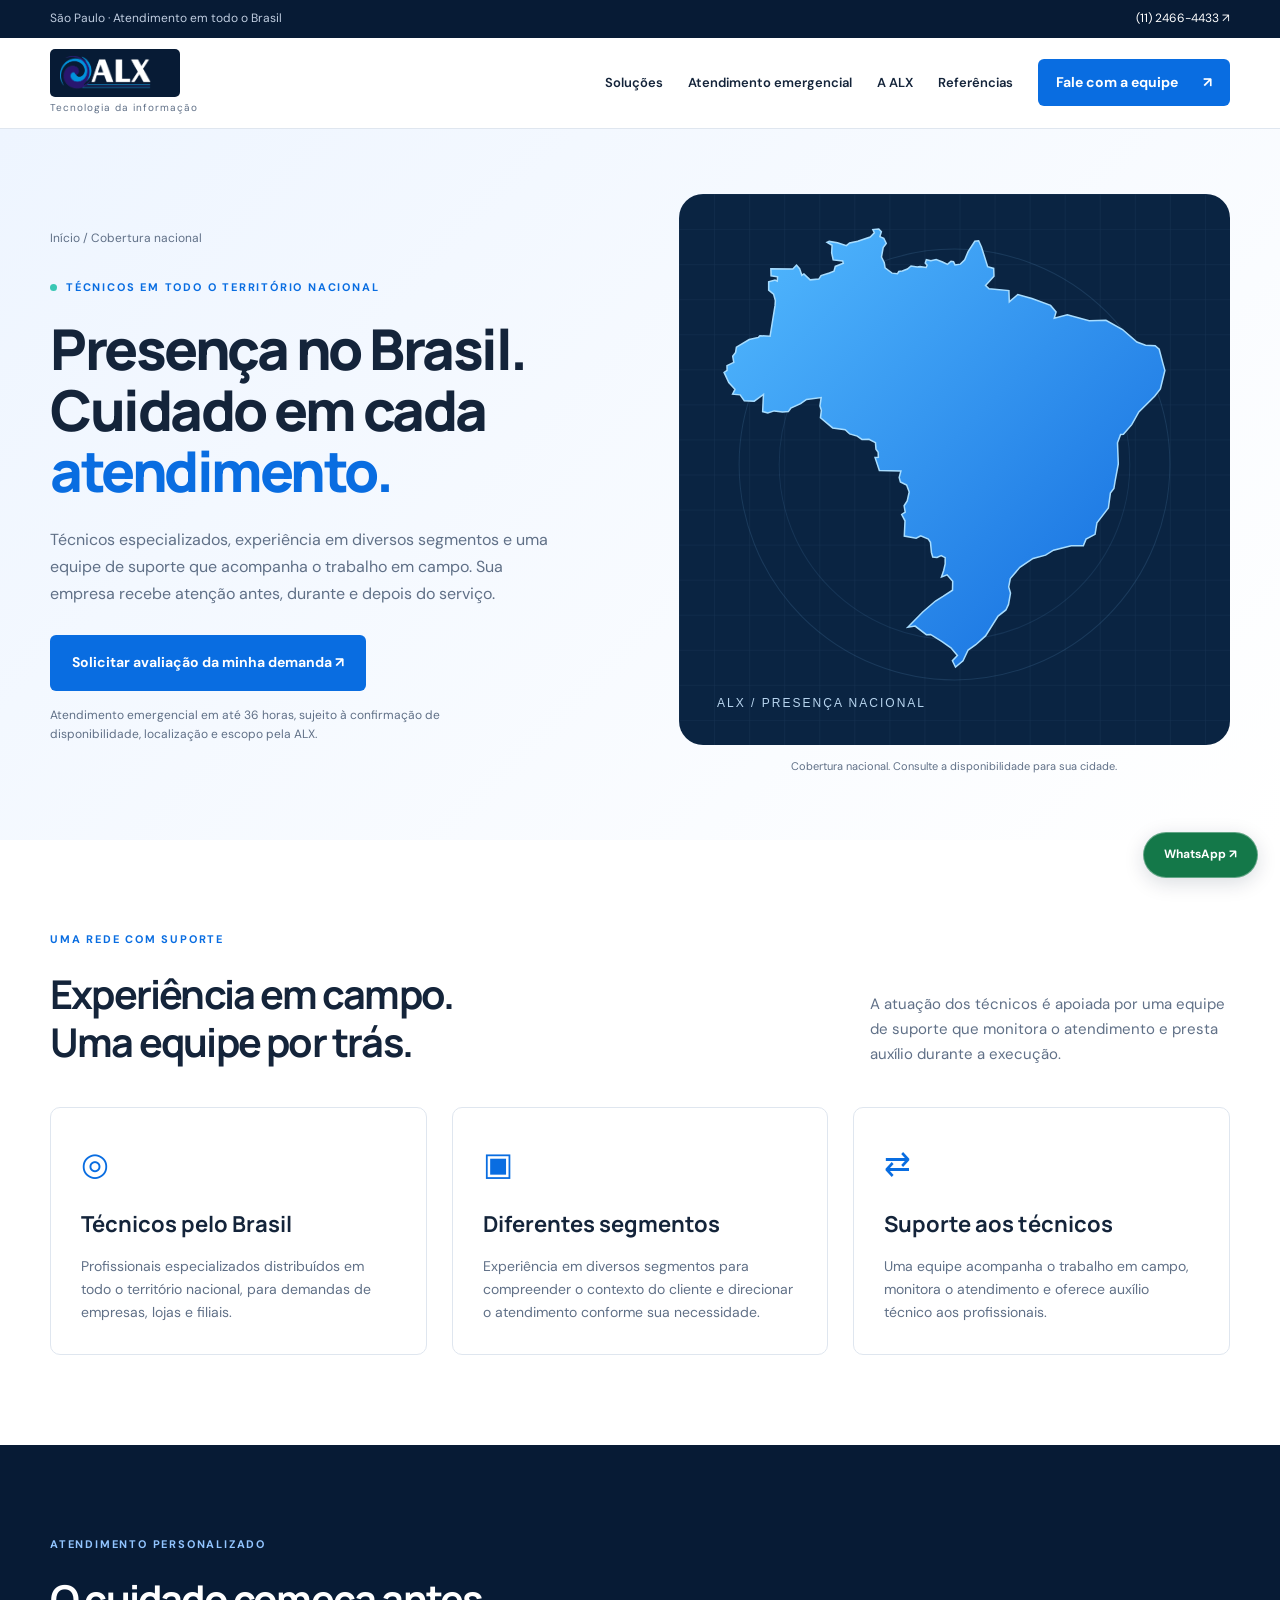
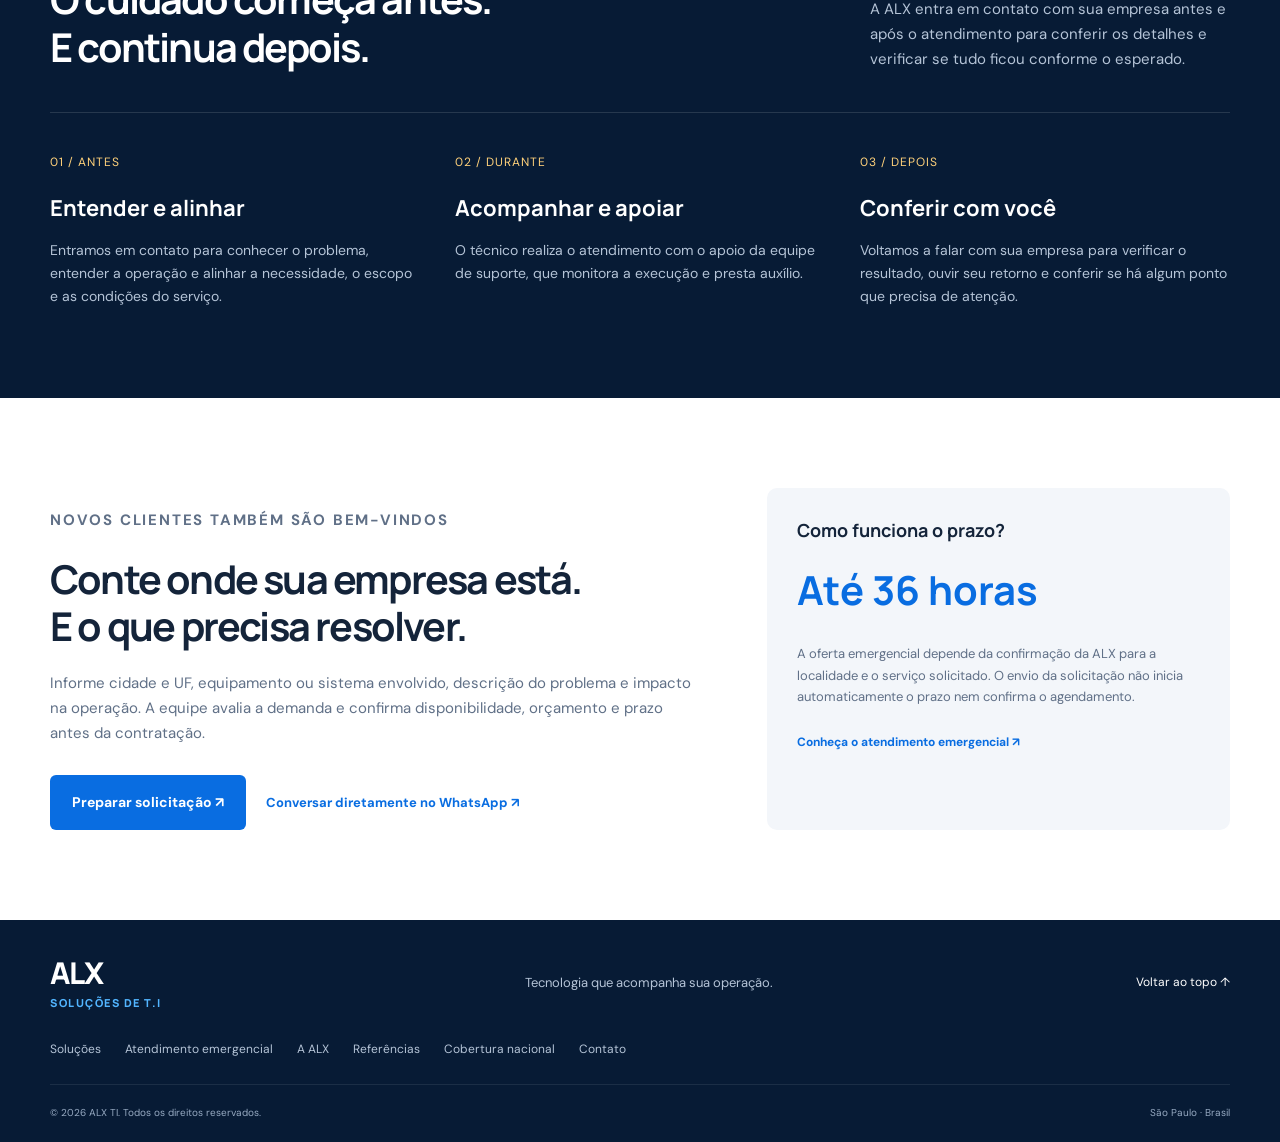
==== cobertura-nacional.html @ 33cbdfa6 "Ampliar site para sete páginas com cobertura nacional e referências" ====
<!doctype html>
<html lang="pt-BR">
<head>
<meta charset="utf-8"><meta name="viewport" content="width=device-width,initial-scale=1">
<title>Cobertura nacional e atendimento personalizado | ALX TI</title>
<meta name="description" content="Técnicos especializados em todo o Brasil, apoio da equipe de suporte e acompanhamento antes e depois do atendimento. Solicite suporte emergencial à ALX.">
<meta name="theme-color" content="#071b35"><meta property="og:title" content="Fale com a ALX | ALX TI"><meta property="og:description" content="Suporte, infraestrutura e atendimento emergencial para empresas em todo o Brasil."><meta property="og:type" content="website">
<link rel="icon" href="assets/favicon.svg" type="image/svg+xml"><link rel="stylesheet" href="styles.css"><script src="app.js" defer></script>
</head>
<body>
<a class="skip" href="#conteudo">Pular para o conteúdo</a>
<div class="topline"><div class="wrap"><span>São Paulo · Atendimento em todo o Brasil</span><a href="tel:+551124664433">(11) 2466-4433 ↗</a></div></div>
<header><div class="wrap navigation"><a class="brand" href="index.html" aria-label="ALX TI — início"><img src="assets/logo.png" alt="ALX TI"><span>Tecnologia da informação</span></a><button class="menu-toggle" aria-label="Abrir menu" aria-expanded="false" aria-controls="menu">☰</button><nav id="menu" aria-label="Principal"><a href="solucoes.html">Soluções</a><a href="emergencial.html">Atendimento emergencial</a><a href="sobre.html">A ALX</a><a href="referencias.html">Referências</a><a class="button small" href="contato.html">Fale com a equipe <span>↗</span></a></nav></div></header>
<main id="conteudo"><section class="coverage-hero"><div class="wrap coverage-grid"><div><a class="breadcrumb" href="index.html">Início</a><span class="breadcrumb"> / Cobertura nacional</span><p class="eyebrow"><span class="dot"></span> Técnicos em todo o território nacional</p><h1>Presença no Brasil.<br>Cuidado em cada<br><em>atendimento.</em></h1><p class="lead">Técnicos especializados, experiência em diversos segmentos e uma equipe de suporte que acompanha o trabalho em campo. Sua empresa recebe atenção antes, durante e depois do serviço.</p><a class="button" href="contato.html?servico=emergencial">Solicitar avaliação da minha demanda ↗</a><p class="coverage-note">Atendimento emergencial em até 36 horas, sujeito à confirmação de disponibilidade, localização e escopo pela ALX.</p></div><figure class="brazil-map"><img src="assets/brasil.svg" alt="Mapa do Brasil representando a cobertura nacional da ALX"><figcaption>Cobertura nacional. Consulte a disponibilidade para sua cidade.</figcaption></figure></div></section>
<section class="section"><div class="wrap"><div class="section-heading"><div><p class="eyebrow">Uma rede com suporte</p><h2>Experiência em campo.<br>Uma equipe por trás.</h2></div><p>A atuação dos técnicos é apoiada por uma equipe de suporte que monitora o atendimento e presta auxílio durante a execução.</p></div><div class="coverage-cards"><article><span class="service-icon">◎</span><h3>Técnicos pelo Brasil</h3><p>Profissionais especializados distribuídos em todo o território nacional, para demandas de empresas, lojas e filiais.</p></article><article><span class="service-icon">▣</span><h3>Diferentes segmentos</h3><p>Experiência em diversos segmentos para compreender o contexto do cliente e direcionar o atendimento conforme sua necessidade.</p></article><article><span class="service-icon">⇄</span><h3>Suporte aos técnicos</h3><p>Uma equipe acompanha o trabalho em campo, monitora o atendimento e oferece auxílio técnico aos profissionais.</p></article></div></div></section>
<section class="personal-care section"><div class="wrap"><p class="eyebrow">Atendimento personalizado</p><div class="section-heading"><h2>O cuidado começa antes.<br>E continua depois.</h2><p>A ALX entra em contato com sua empresa antes e após o atendimento para conferir os detalhes e verificar se tudo ficou conforme o esperado.</p></div><div class="care-timeline"><article><span>01 / Antes</span><h3>Entender e alinhar</h3><p>Entramos em contato para conhecer o problema, entender a operação e alinhar a necessidade, o escopo e as condições do serviço.</p></article><article><span>02 / Durante</span><h3>Acompanhar e apoiar</h3><p>O técnico realiza o atendimento com o apoio da equipe de suporte, que monitora a execução e presta auxílio.</p></article><article><span>03 / Depois</span><h3>Conferir com você</h3><p>Voltamos a falar com sua empresa para verificar o resultado, ouvir seu retorno e conferir se há algum ponto que precisa de atenção.</p></article></div></div></section>
<section class="section coverage-next"><div class="wrap"><div><p class="eyebrow">Novos clientes também são bem-vindos</p><h2>Conte onde sua empresa está.<br>E o que precisa resolver.</h2><p>Informe cidade e UF, equipamento ou sistema envolvido, descrição do problema e impacto na operação. A equipe avalia a demanda e confirma disponibilidade, orçamento e prazo antes da contratação.</p><div class="coverage-actions"><a class="button" href="contato.html?servico=emergencial">Preparar solicitação ↗</a><a class="text-link" href="https://wa.me/5511957455000?text=Ol%C3%A1%2C%20preciso%20de%20atendimento%20t%C3%A9cnico%20emergencial.%20Gostaria%20de%20confirmar%20a%20disponibilidade%20para%20minha%20cidade." target="_blank" rel="noopener noreferrer">Conversar diretamente no WhatsApp ↗</a></div></div><aside><h3>Como funciona o prazo?</h3><strong>Até 36 horas</strong><p>A oferta emergencial depende da confirmação da ALX para a localidade e o serviço solicitado. O envio da solicitação não inicia automaticamente o prazo nem confirma o agendamento.</p><a href="emergencial.html">Conheça o atendimento emergencial ↗</a></aside></div></section></main>
<footer><div class="wrap footer-grid"><a class="footer-brand" href="index.html">ALX <span>SOLUÇÕES DE T.I</span></a><p>Tecnologia que acompanha sua operação.</p><a href="#conteudo">Voltar ao topo ↑</a></div><div class="wrap footer-nav"><a href="solucoes.html">Soluções</a><a href="emergencial.html">Atendimento emergencial</a><a href="sobre.html">A ALX</a><a href="referencias.html">Referências</a><a href="cobertura-nacional.html">Cobertura nacional</a><a href="contato.html">Contato</a></div><div class="wrap footer-bottom"><span>© <span id="year">2026</span> ALX TI. Todos os direitos reservados.</span><span>São Paulo · Brasil</span></div></footer>
<a class="floating-wa" href="https://wa.me/5511957455000?text=Ol%C3%A1%2C%20gostaria%20de%20conversar%20sobre%20um%20servi%C3%A7o%20de%20TI." target="_blank" rel="noopener noreferrer" aria-label="Conversar com a ALX no WhatsApp">WhatsApp ↗</a>
</body></html>
---- styles.css ----
@import url('https://fonts.googleapis.com/css2?family=DM+Sans:wght@400;500;600;700&family=Manrope:wght@400;500;600;700;800&display=swap');
:root{--navy:#071b35;--blue:#096de1;--ink:#14243a;--muted:#607087;--line:#dfe6ef;--soft:#f3f6fa;--amber:#ffd17a}*{box-sizing:border-box}html{scroll-behavior:smooth;scroll-padding-top:100px}body{margin:0;color:var(--ink);background:#fff;font:16px/1.65 'DM Sans',sans-serif}h1,h2,h3,p{margin:0}h1,h2,h3{font-family:Manrope,sans-serif}h1{font-size:clamp(48px,5.6vw,80px);line-height:1.08;letter-spacing:-4px;font-weight:800}h2{font-size:clamp(32px,3.1vw,46px);line-height:1.2;letter-spacing:-1.8px}h3{line-height:1.35}a{color:inherit;text-decoration:none}button,input,select,textarea{font:inherit}button,a,input,select,textarea{touch-action:manipulation}a:focus-visible,button:focus-visible,summary:focus-visible{outline:3px solid #52b5ff;outline-offset:5px}img{display:block;max-width:100%}.wrap{width:min(1180px,calc(100% - 64px));margin:auto}.topline{background:var(--navy);color:#c0cde0;font-size:12px;padding:9px 0}.topline .wrap{display:flex;justify-content:space-between}.topline a{color:#fff}header{position:sticky;top:0;background:#ffffffed;backdrop-filter:blur(15px);z-index:20;border-bottom:1px solid var(--line)}.navigation{height:90px;display:flex;align-items:center;justify-content:space-between;gap:20px}.brand img{width:120px;height:42px;object-fit:contain;object-position:left}.brand>span{display:block;font-size:10px;letter-spacing:1px;color:var(--muted);margin-top:3px}nav{display:flex;align-items:center;gap:25px;font-size:13px;font-weight:600}nav>a:hover{color:var(--blue)}.button{display:inline-flex;align-items:center;justify-content:space-between;gap:25px;background:var(--blue);color:#fff;padding:16px 22px;border:0;border-radius:6px;font-size:14px;font-weight:700;cursor:pointer;transition:background .2s,transform .2s}.button:hover{background:#0757b5;transform:translateY(-2px);color:#fff}.button.small{padding:12px 18px}.menu-toggle{display:none}.hero{padding:65px 0 70px;background:linear-gradient(140deg,#fff 40%,#eef4fc)}.hero-grid{display:grid;grid-template-columns:1.08fr 1fr;gap:50px;align-items:center}.eyebrow{text-transform:uppercase;letter-spacing:1.8px;font-size:11px;font-weight:700;margin-bottom:23px;color:var(--blue);display:flex;align-items:center;gap:9px}.dot{width:7px;height:7px;display:inline-block;border-radius:50%;background:#39c7b4;flex-shrink:0}.hero h1 em{font-style:normal;color:var(--blue)}.lead{font-size:18px;line-height:1.7;margin-top:24px;max-width:510px;color:var(--muted)}.actions{display:flex;align-items:center;gap:22px;margin-top:32px}.text-link{font-size:13px;font-weight:700;color:var(--blue)}.hero-facts{display:flex;gap:38px;border-top:1px solid var(--line);padding-top:26px;margin-top:38px}.hero-facts strong{display:block;font-size:15px}.hero-facts span{font-size:12px;color:var(--muted)}.hero-visual{position:relative;height:485px;border-radius:12px;overflow:hidden;background:var(--navy)}.hero-visual>img{width:100%;height:100%;object-fit:cover}.visual-overlay{position:absolute;inset:0;background:linear-gradient(180deg,#071b3520,#071b3580 35%,#071b35 100%)}.visual-caption{position:absolute;bottom:85px;left:32px;color:#fff}.visual-caption h2{font-size:30px;letter-spacing:-1px}.visual-caption .eyebrow{color:#a9d2ff;margin-bottom:15px}.network-label{position:absolute;bottom:27px;left:32px;right:32px;color:#d2deec;display:flex;align-items:center;gap:9px;font-size:11px;padding-top:20px;border-top:1px solid #ffffff25}.image-index{position:absolute;top:25px;right:25px;font-size:11px;color:#fff;letter-spacing:2px}.service-strip{background:var(--navy);color:#fff}.service-strip .wrap{display:flex;justify-content:space-between;align-items:center;padding:22px 0}.service-strip span{font-family:Manrope;font-weight:600;font-size:17px}.service-strip a{font-size:12px;color:#a7ceff}.section{padding:90px 0}.section-heading{display:flex;justify-content:space-between;align-items:flex-end;gap:50px;margin-bottom:40px}.section-heading>p{color:var(--muted);max-width:360px;font-size:15px}.services{display:grid;grid-template-columns:repeat(4,1fr);border:1px solid var(--line);border-radius:10px;overflow:hidden}.services article{padding:28px 24px;position:relative;border-right:1px solid var(--line);display:flex;flex-direction:column;transition:background .2s}.services article:last-child{border:0}.services article:hover{background:var(--soft)}.service-number{position:absolute;right:23px;top:25px;font-size:11px;color:#8795a8}.service-icon{color:var(--blue);font-size:32px;height:55px}.services h3{font-size:19px;margin:20px 0 13px;letter-spacing:-.5px}.services p{font-size:13px;color:var(--muted);margin-bottom:25px}.services a{color:var(--blue);font-size:12px;font-weight:700;margin-top:auto}.emergency{background:var(--navy);color:#fff;position:relative;overflow:hidden}.emergency:before{content:'';position:absolute;width:500px;height:500px;border:1px solid #ffffff08;border-radius:50%;right:-150px;top:-180px;pointer-events:none}.emergency-grid{display:grid;grid-template-columns:1fr 1fr;gap:70px;position:relative}.emergency .eyebrow{color:var(--amber)}.amber{background:var(--amber)}.emergency .lead{color:#b5c4d7;font-size:16px}.deadline{display:flex;gap:25px;align-items:center;margin:30px 0}.deadline>strong{font-family:Manrope;font-size:80px;line-height:1;color:var(--amber);letter-spacing:-4px}.deadline>strong span{font-size:35px;letter-spacing:0}.deadline h3{font-size:16px}.deadline p{font-size:12px;color:#aab9cd;max-width:250px;margin-top:7px}.amber-button{background:var(--amber);color:var(--navy)}.amber-button:hover{background:#ffe3ae;color:var(--navy)}.fine{font-size:11px;line-height:1.6;color:#aab9cd;margin-top:15px;max-width:430px}.emergency-panel{background:#102b49;border:1px solid #ffffff15;padding:32px;border-radius:10px}.panel-top{display:flex;justify-content:space-between;color:#91afd1;font-size:11px;text-transform:uppercase;letter-spacing:1px;padding-bottom:22px;border-bottom:1px solid #ffffff15;margin-bottom:25px}.emergency-panel h3{font-size:25px;letter-spacing:-.7px}.emergency-panel>p{font-size:13px;color:#b5c4d7;margin-top:12px}.check-list{list-style:none;padding:0;margin:25px 0;color:#dce6f2;font-size:13px}.check-list li{margin:13px 0}.check-list li:before{content:'✓';color:var(--amber);margin-right:12px}.process{display:flex;gap:18px;border-top:1px solid #ffffff15;padding-top:23px}.process>div{flex:1}.process b{display:block;color:var(--amber);font-size:13px;margin-bottom:6px}.process span{font-size:11px;color:#b5c4d7;display:block}.about-grid{display:grid;grid-template-columns:1fr 1fr;gap:70px;align-items:center}.about-photo{position:relative;height:470px}.about-photo img{width:100%;height:100%;object-fit:cover;border-radius:10px}.since{position:absolute;bottom:25px;left:25px;right:25px;background:#fff;padding:20px 25px;display:flex;align-items:center;gap:25px;font-family:Manrope;font-weight:800;font-size:44px;color:var(--blue);border-radius:7px;letter-spacing:-2px}.since span{font:12px/1.6 'DM Sans';color:var(--muted);letter-spacing:0}.about-grid>div>p:not(.eyebrow){margin-top:22px;color:var(--muted);font-size:15px}.values{display:grid;grid-template-columns:1fr 1fr;gap:25px;border-top:1px solid var(--line);margin:26px 0;padding-top:25px}.values h3{font-size:14px}.values p{font-size:12px;margin-top:8px;color:var(--muted)}.clients{background:var(--soft)}.logos{display:grid;grid-template-columns:repeat(6,1fr);gap:20px;align-items:center;margin-top:45px}.logos img{height:75px;width:100%;object-fit:contain;background:#fff;padding:15px;border-radius:5px}.faq-grid{display:grid;grid-template-columns:1fr 1.2fr;gap:70px}details{border-bottom:1px solid var(--line);padding:19px 0}summary{cursor:pointer;font-weight:600;font-size:15px;list-style:none;position:relative;padding-right:30px}summary:after{content:'+';position:absolute;right:3px;color:var(--blue);font-size:22px;top:-5px}details[open] summary:after{content:'−'}details p{color:var(--muted);font-size:14px;margin-top:14px}.contact{background:var(--soft)}.contact-grid{display:grid;grid-template-columns:1fr 1fr;gap:80px}.contact-grid>div>p:not(.eyebrow){max-width:390px;color:var(--muted);margin-top:23px}.contact-links{margin-top:30px}.contact-links a{display:block;margin:18px 0}.contact-links span{display:block;text-transform:uppercase;font-size:10px;letter-spacing:1.5px;color:var(--muted)}.contact-links strong{font-weight:600;font-size:18px}.contact-links a:hover strong{color:var(--blue)}address{font-style:normal;font-size:13px;color:var(--muted);margin-top:27px}form{background:#fff;border:1px solid var(--line);border-radius:10px;padding:32px}form h3{font-size:23px}form>p{font-size:12px;color:var(--muted);margin:9px 0 22px}.form-row{display:grid;grid-template-columns:1fr 1fr;gap:15px}label{display:block;font-size:12px;font-weight:600;margin:15px 0}input,textarea,select{display:block;width:100%;margin-top:6px;padding:11px 12px;background:#fafbfd;border:1px solid #d9e2ed;border-radius:5px;font-size:13px;color:var(--ink)}input:focus,textarea:focus,select:focus{outline:2px solid #096de170;outline-offset:2px}textarea{resize:vertical}form .form-note{font-size:11px;margin:16px 0}form .button{width:100%}#form-status{margin-bottom:8px}#whatsapp-fallback{font-size:12px;color:var(--blue);text-decoration:underline}footer{background:var(--navy);color:#fff;padding:35px 0 20px}.footer-grid{display:flex;align-items:center;justify-content:space-between;gap:20px}.footer-brand{font-family:Manrope;font-size:30px;font-weight:800;letter-spacing:-2px}.footer-brand span{color:#52b5ff;margin-left:3px}.footer-grid p{font-size:13px;color:#b5c4d7}.footer-grid>a:last-child{font-size:12px}.footer-bottom{border-top:1px solid #ffffff15;margin-top:25px;padding-top:20px;display:flex;justify-content:space-between;font-size:10px;color:#97aac2}.floating-wa{position:fixed;bottom:22px;right:22px;background:#147849;color:#fff;border:1px solid #ffffff55;border-radius:30px;padding:12px 20px;font-size:12px;font-weight:700;z-index:30;box-shadow:0 5px 20px #071b3526}.skip{position:fixed;top:-70px;left:15px;z-index:99;background:#fff;padding:12px}.skip:focus{top:10px}
@media(min-width:1500px){.hero{padding:90px 0}.hero-visual{height:530px}}
@media(max-width:1000px){nav{gap:14px;font-size:11px}.navigation{height:80px}.hero-grid{gap:30px}h1{letter-spacing:-2px}.actions{flex-wrap:wrap;gap:16px}.hero-visual{height:470px}.services{grid-template-columns:repeat(2,1fr)}.services article:nth-child(2){border-right:0}.services article:nth-child(-n+2){border-bottom:1px solid var(--line)}.emergency-grid,.about-grid,.contact-grid,.faq-grid{gap:35px}.deadline{gap:15px}.logos{gap:12px}.section{padding:70px 0}.process{gap:10px}}
@media(max-width:760px){.wrap{width:calc(100% - 36px)}.topline{font-size:10px}.navigation{height:75px}.brand img{width:100px;height:34px}.menu-toggle{display:block;background:transparent;border:1px solid var(--line);padding:5px 12px;border-radius:5px;font-size:24px;color:var(--navy)}nav{display:none;position:absolute;top:75px;left:0;right:0;padding:22px;background:#fff;border-bottom:1px solid var(--line);box-shadow:0 12px 25px #071b3510;font-size:14px}nav.open{display:flex;flex-direction:column;align-items:stretch;gap:20px}.hero{padding:40px 0}.hero-grid,.emergency-grid,.about-grid,.contact-grid,.faq-grid{grid-template-columns:1fr}.hero-grid{gap:35px}h1{font-size:54px;letter-spacing:-3px}h2{font-size:34px}.lead{font-size:16px}.hero-visual{height:350px}.visual-caption h2{font-size:26px}.visual-caption,.network-label{left:22px}.hero-facts{gap:25px}.service-strip .wrap{flex-wrap:wrap;gap:15px}.service-strip span{font-size:13px}.service-strip a{flex-basis:100%;padding-top:8px}.section{padding:55px 0}.section-heading{display:block;margin-bottom:28px}.section-heading>p{margin-top:20px}.services article{padding:23px 18px}.services h3{font-size:17px}.services p{font-size:12px}.emergency-grid{gap:32px}.emergency-panel{padding:24px}.deadline>strong{font-size:70px}.emergency .lead{font-size:15px}.about-photo{height:330px}.about-grid{gap:35px}.logos{grid-template-columns:repeat(3,1fr);gap:12px;margin-top:28px}.logos img{height:70px}.faq-grid{gap:20px}.contact-grid{gap:32px}form{padding:24px}.footer-grid{flex-wrap:wrap}.footer-grid p{width:100%;order:3}.footer-bottom{flex-direction:column;gap:8px;padding-bottom:40px}.floating-wa{right:16px;bottom:16px}}
@media(max-width:380px){h1{font-size:46px}.services{grid-template-columns:1fr}.services article{border-right:0;border-bottom:1px solid var(--line)}.services article:nth-child(3){border-bottom:1px solid var(--line)}.form-row{grid-template-columns:1fr;gap:0}.hero-facts{gap:15px}.hero-facts strong{font-size:13px}.hero-facts span{font-size:10px}.process{flex-direction:column}.process>div{display:flex;gap:10px}}
@media(prefers-reduced-motion:reduce){html{scroll-behavior:auto}*{transition:none!important}}
.brand img{background:var(--navy);padding:7px 10px;width:130px;height:48px;border-radius:5px}.page-hero{padding:55px 0 65px;background:linear-gradient(120deg,#eef5ff,#f8fafc);border-bottom:1px solid var(--line)}.page-hero .eyebrow{margin-top:30px}.page-hero h1{font-size:clamp(40px,4.5vw,64px);letter-spacing:-2.5px}.page-hero .lead{max-width:700px;font-size:17px}.breadcrumb{font-size:12px;color:var(--muted)}a.breadcrumb:hover{color:var(--blue)}nav a[aria-current=page]{color:var(--blue)}.path-grid{display:grid;grid-template-columns:repeat(3,1fr);gap:20px}.path-grid>a{display:flex;flex-direction:column;background:var(--soft);padding:30px;border:1px solid var(--line);border-radius:10px;transition:transform .2s}.path-grid>a:hover{transform:translateY(-4px);border-color:#93b9ed}.path-grid span{font-size:10px;text-transform:uppercase;letter-spacing:1px;color:var(--blue)}.path-grid h3{font-size:22px;letter-spacing:-.5px;margin:28px 0 15px}.path-grid p{font-size:14px;color:var(--muted);margin-bottom:25px}.path-grid b{font-size:12px;color:var(--blue);margin-top:auto}.path-grid .urgent-path{background:var(--navy);color:#fff;border-color:var(--navy)}.urgent-path span,.urgent-path b{color:var(--amber)}.urgent-path p{color:#b5c4d7}.home-emergency{background:var(--navy);color:#fff;padding:50px 0}.home-emergency .wrap{display:flex;align-items:center;justify-content:space-between;gap:40px}.home-emergency .eyebrow{color:var(--amber);margin-bottom:15px}.home-emergency h2{font-size:32px}.home-emergency p:not(.eyebrow){font-size:14px;color:#b5c4d7;max-width:680px;margin-top:16px}.home-emergency .button{flex-shrink:0}.closing-cta{padding:55px 0;background:#e9f2ff}.closing-cta .wrap{display:flex;align-items:center;justify-content:space-between;gap:30px}.closing-cta h2{font-size:32px}.closing-cta .eyebrow{margin-bottom:12px}.logos{grid-template-columns:repeat(5,1fr)}.logos img,.wordmark{height:95px}.wordmark{display:flex;align-items:center;justify-content:center;background:#fff;border-radius:5px;font-family:Georgia,serif;font-size:16px;letter-spacing:2px;color:#121212}.references-page .logos{gap:24px}.references-page .logos img,.references-page .wordmark{height:130px;padding:22px}.references-page .section-heading{display:none}.reference-context{display:grid;grid-template-columns:1fr 1fr;gap:25px;align-items:start}.reference-context p{color:var(--muted)}.reference-context a{grid-column:2;justify-self:start}.solution-detail{display:grid;grid-template-columns:1fr 1fr;gap:85px;border-top:1px solid var(--line);padding:55px 0;scroll-margin-top:100px}.solution-detail:first-child{border-top:0;padding-top:0}.solution-detail:last-child{padding-bottom:0}.solution-detail h2{font-size:36px}.solution-detail p{font-size:15px;color:var(--muted);margin-top:20px}.solution-detail h3{font-size:19px}.solution-detail ul{padding-left:20px;font-size:14px;color:var(--muted)}.solution-detail li{margin:12px 0}.brief-box{background:var(--soft);border-left:3px solid var(--blue);padding:20px;margin:25px 0}.brief-box strong{font-size:13px}.brief-box p{font-size:13px;margin-top:8px}.info-grid{display:grid;grid-template-columns:repeat(4,1fr);gap:25px}.info-grid article{padding:25px;border:1px solid var(--line);border-radius:8px}.info-grid span{color:var(--blue);font-size:12px;font-weight:700}.info-grid h3{font-size:19px;margin:20px 0 12px}.info-grid p{font-size:13px;color:var(--muted)}.principles{background:var(--soft)}.principles article{background:#fff}.footer-brand{font-size:30px;display:flex;flex-direction:column;letter-spacing:-1px;line-height:1.2}.footer-brand span{font-size:11px;letter-spacing:1.5px;margin:5px 0 0}.footer-nav{display:flex;gap:24px;flex-wrap:wrap;margin-top:30px;font-size:12px;color:#b5c4d7}.footer-nav a:hover{color:#fff}
@media(max-width:1000px){.path-grid{gap:15px}.path-grid>a{padding:22px}.path-grid h3{font-size:19px}.home-emergency .wrap{align-items:flex-start;flex-direction:column}.solution-detail{gap:40px}.info-grid{grid-template-columns:repeat(2,1fr)}}
@media(max-width:760px){.page-hero{padding:35px 0 45px}.page-hero h1{font-size:40px;letter-spacing:-1.8px}.page-hero .lead{font-size:15px}.path-grid{grid-template-columns:1fr}.path-grid>a{padding:28px}.path-grid h3{font-size:24px;margin-top:20px}.closing-cta .wrap{align-items:flex-start;flex-direction:column}.solution-detail{grid-template-columns:1fr;gap:28px;padding:40px 0}.solution-detail h2{font-size:31px}.reference-context{grid-template-columns:1fr}.reference-context a{grid-column:1}.logos{grid-template-columns:repeat(2,1fr)}.references-page .logos{gap:15px}.references-page .logos img,.references-page .wordmark{height:100px;padding:16px}.logos img,.wordmark{height:90px}.info-grid{gap:14px}.info-grid article{padding:20px}.footer-nav{gap:14px}.brand img{width:112px;height:42px}.home-emergency{padding:40px 0}}
.references-page{padding-top:35px}.references-page .logos{margin-top:0}
.coverage-hero{padding:65px 0;background:linear-gradient(135deg,#eef5ff,#fff)}.coverage-grid{display:grid;grid-template-columns:1.05fr 1fr;gap:50px;align-items:center}.coverage-hero h1{font-size:clamp(40px,4.4vw,64px);letter-spacing:-2.5px}.coverage-hero h1 em{font-style:normal;color:var(--blue)}.coverage-hero .eyebrow{margin-top:28px}.coverage-hero .lead{font-size:16px}.coverage-hero .button{margin-top:28px}.coverage-note{font-size:12px;color:var(--muted);margin-top:15px;max-width:430px}.brazil-map{margin:0}.brazil-map img{width:100%;border-radius:14px}.brazil-map figcaption{font-size:11px;color:var(--muted);margin-top:12px;text-align:center}.coverage-cards{display:grid;grid-template-columns:repeat(3,1fr);gap:25px}.coverage-cards article{padding:30px;border:1px solid var(--line);border-radius:10px}.coverage-cards h3{margin:20px 0 15px;font-size:22px}.coverage-cards p{font-size:14px;color:var(--muted)}.personal-care{background:var(--navy);color:#fff}.personal-care .eyebrow{color:#92c5ff}.personal-care .section-heading>p{color:#b5c4d7}.care-timeline{display:grid;grid-template-columns:repeat(3,1fr);gap:35px;border-top:1px solid #ffffff20;padding-top:35px}.care-timeline span{font-size:12px;color:var(--amber);text-transform:uppercase;letter-spacing:1px}.care-timeline h3{font-size:22px;margin:20px 0 15px}.care-timeline p{font-size:14px;color:#b5c4d7}.coverage-next .wrap{display:grid;grid-template-columns:1.4fr 1fr;gap:70px}.coverage-next p{color:var(--muted);font-size:15px;margin-top:20px}.coverage-next aside{background:var(--soft);padding:30px;border-radius:10px}.coverage-next aside h3{font-size:18px}.coverage-next aside strong{display:block;color:var(--blue);font-size:40px;font-family:Manrope;margin-top:15px}.coverage-next aside p{font-size:13px}.coverage-next aside a{display:block;color:var(--blue);font-size:12px;font-weight:700;margin-top:25px}.coverage-actions{display:flex;flex-wrap:wrap;align-items:center;gap:20px;margin-top:30px}
@media(max-width:1000px){.coverage-grid{gap:30px}.coverage-next .wrap{gap:35px}.coverage-cards{gap:15px}.coverage-cards article{padding:22px}}
@media(max-width:760px){.coverage-hero{padding:40px 0}.coverage-grid,.coverage-next .wrap{grid-template-columns:1fr}.coverage-hero h1{font-size:43px;letter-spacing:-2px}.coverage-cards,.care-timeline{grid-template-columns:1fr;gap:20px}.care-timeline article{border-bottom:1px solid #ffffff20;padding-bottom:20px}.care-timeline article:last-child{border:0}.brazil-map{max-width:450px;margin:15px auto 0}.coverage-next aside{padding:25px}}
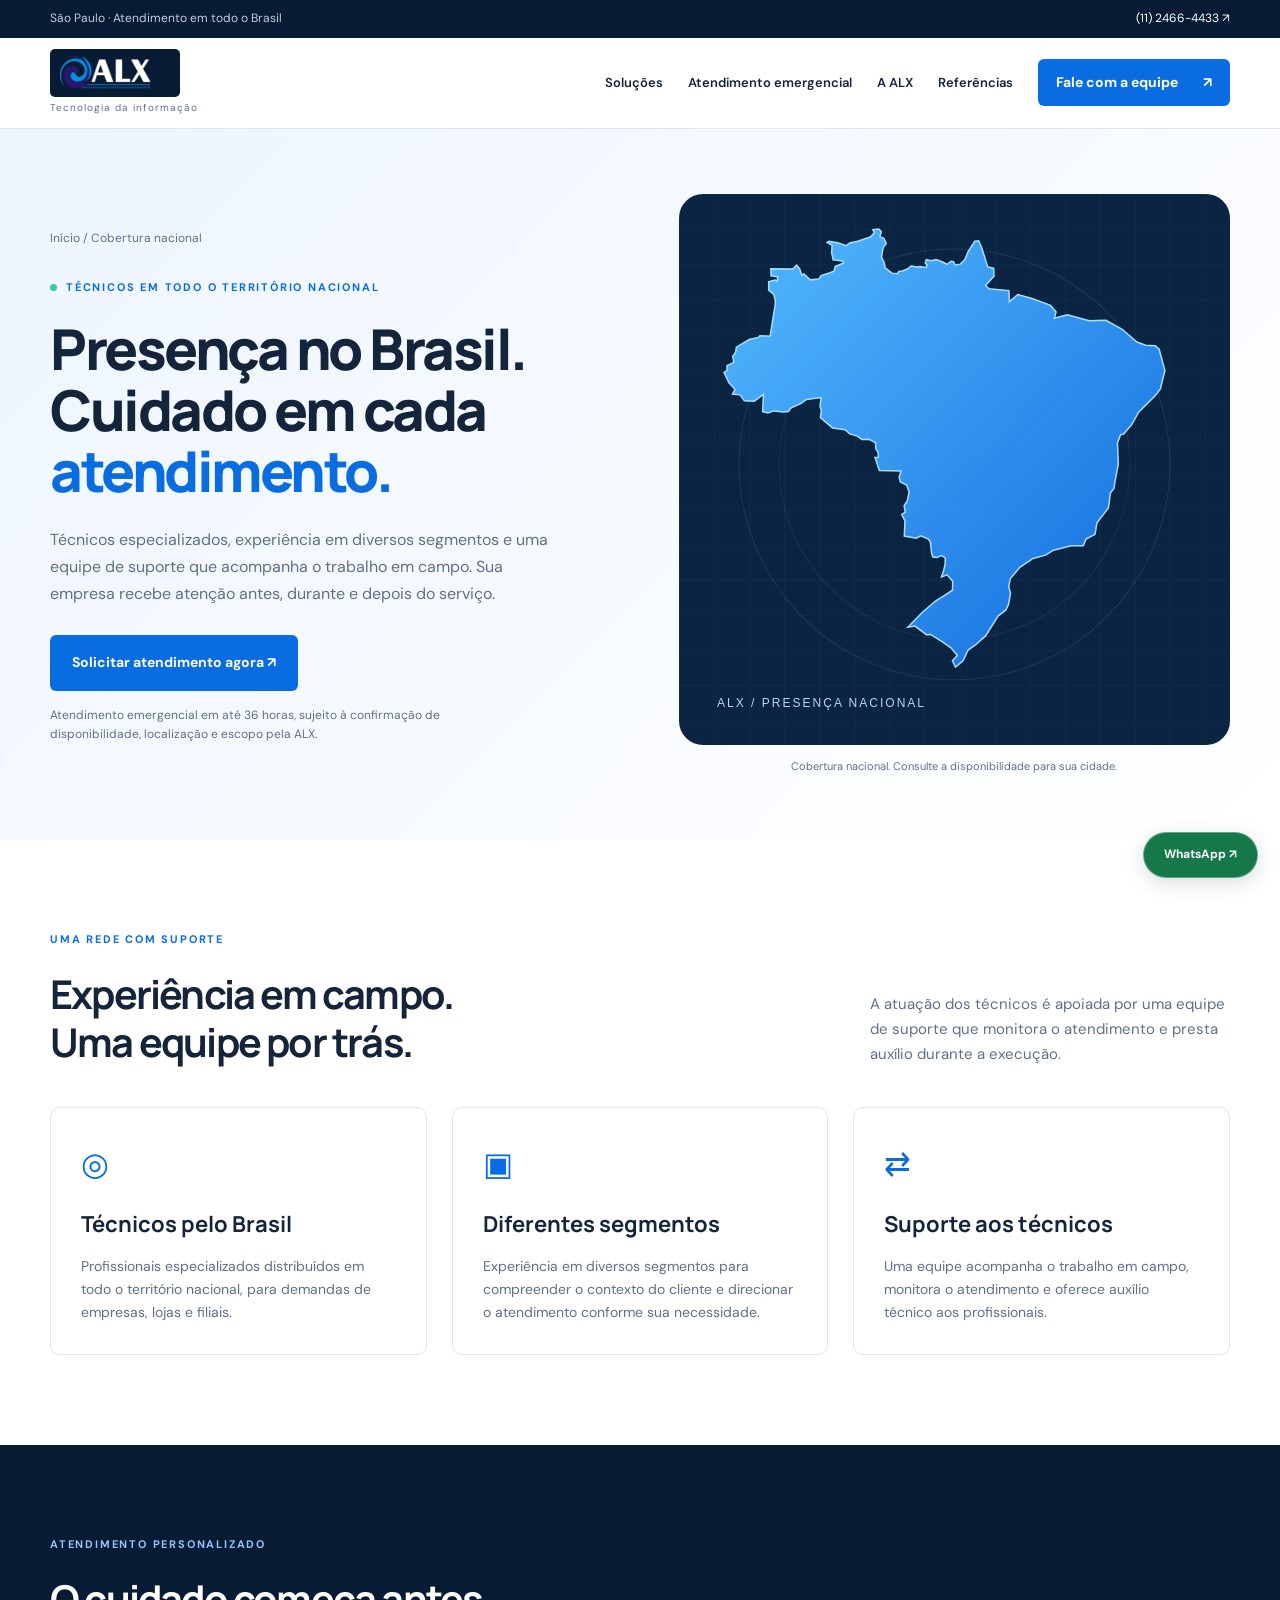
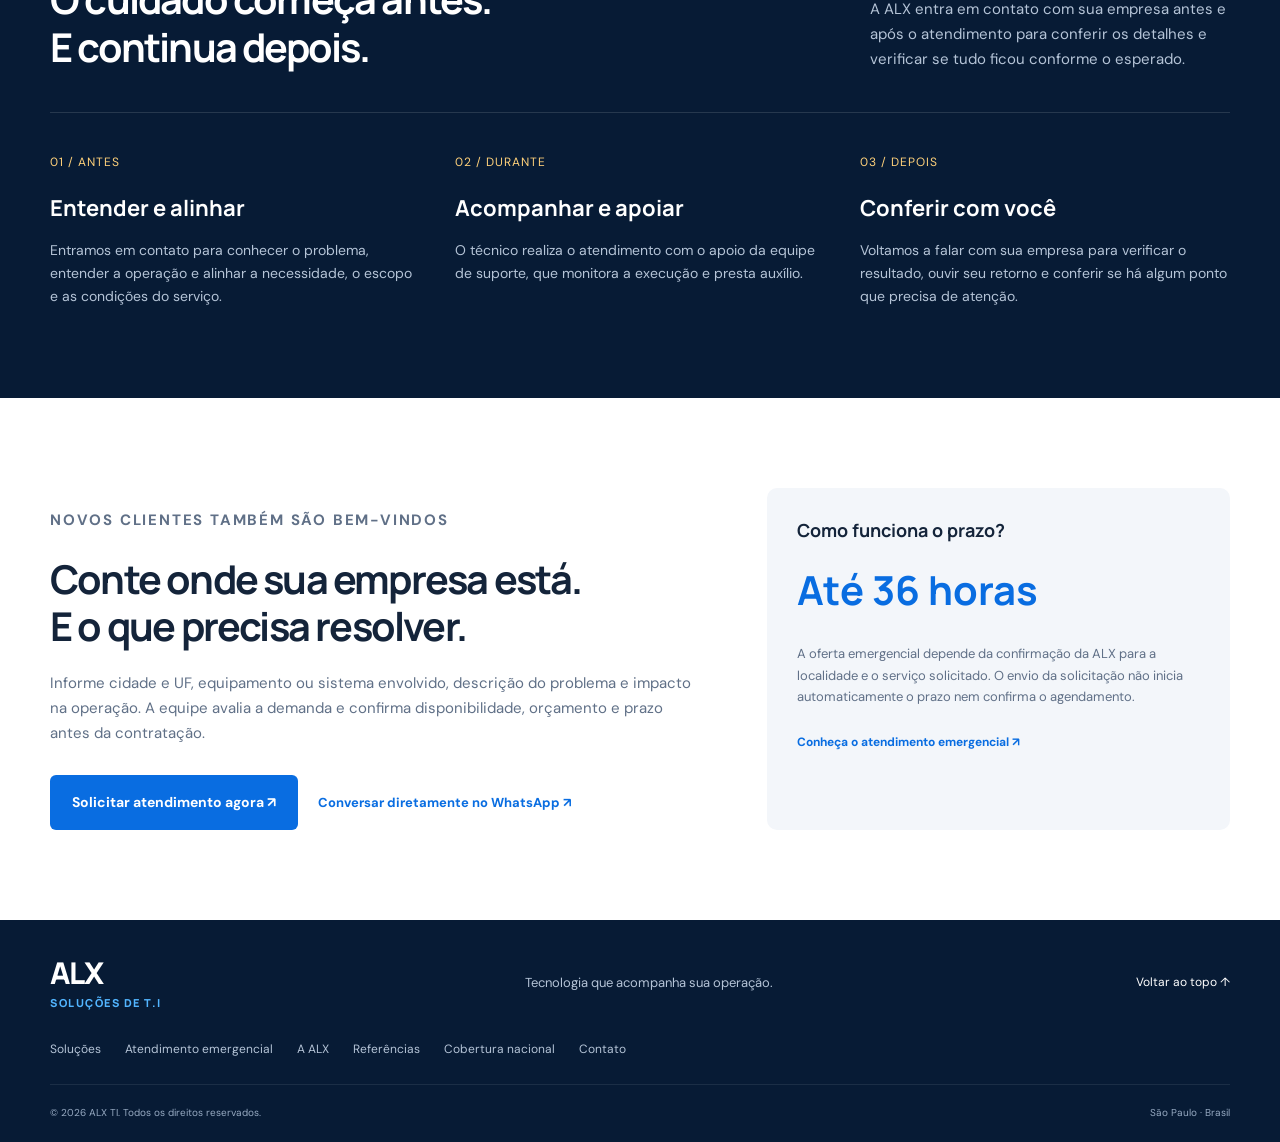
==== commit f0bdf863: "Adicionar solicitação via modal WhatsApp, manutenção preventiva e imagens de IA" ====
--- a/cobertura-nacional.html
+++ b/cobertura-nacional.html
@@ -11,11 +11,12 @@
 <a class="skip" href="#conteudo">Pular para o conteúdo</a>
 <div class="topline"><div class="wrap"><span>São Paulo · Atendimento em todo o Brasil</span><a href="tel:+551124664433">(11) 2466-4433 ↗</a></div></div>
 <header><div class="wrap navigation"><a class="brand" href="index.html" aria-label="ALX TI — início"><img src="assets/logo.png" alt="ALX TI"><span>Tecnologia da informação</span></a><button class="menu-toggle" aria-label="Abrir menu" aria-expanded="false" aria-controls="menu">☰</button><nav id="menu" aria-label="Principal"><a href="solucoes.html">Soluções</a><a href="emergencial.html">Atendimento emergencial</a><a href="sobre.html">A ALX</a><a href="referencias.html">Referências</a><a class="button small" href="contato.html">Fale com a equipe <span>↗</span></a></nav></div></header>
-<main id="conteudo"><section class="coverage-hero"><div class="wrap coverage-grid"><div><a class="breadcrumb" href="index.html">Início</a><span class="breadcrumb"> / Cobertura nacional</span><p class="eyebrow"><span class="dot"></span> Técnicos em todo o território nacional</p><h1>Presença no Brasil.<br>Cuidado em cada<br><em>atendimento.</em></h1><p class="lead">Técnicos especializados, experiência em diversos segmentos e uma equipe de suporte que acompanha o trabalho em campo. Sua empresa recebe atenção antes, durante e depois do serviço.</p><a class="button" href="contato.html?servico=emergencial">Solicitar avaliação da minha demanda ↗</a><p class="coverage-note">Atendimento emergencial em até 36 horas, sujeito à confirmação de disponibilidade, localização e escopo pela ALX.</p></div><figure class="brazil-map"><img src="assets/brasil.svg" alt="Mapa do Brasil representando a cobertura nacional da ALX"><figcaption>Cobertura nacional. Consulte a disponibilidade para sua cidade.</figcaption></figure></div></section>
+<main id="conteudo"><section class="coverage-hero"><div class="wrap coverage-grid"><div><a class="breadcrumb" href="index.html">Início</a><span class="breadcrumb"> / Cobertura nacional</span><p class="eyebrow"><span class="dot"></span> Técnicos em todo o território nacional</p><h1>Presença no Brasil.<br>Cuidado em cada<br><em>atendimento.</em></h1><p class="lead">Técnicos especializados, experiência em diversos segmentos e uma equipe de suporte que acompanha o trabalho em campo. Sua empresa recebe atenção antes, durante e depois do serviço.</p><button class="button" type="button" data-request="Atendimento emergencial">Solicitar atendimento agora ↗</button><p class="coverage-note">Atendimento emergencial em até 36 horas, sujeito à confirmação de disponibilidade, localização e escopo pela ALX.</p></div><figure class="brazil-map"><img src="assets/brasil.svg" alt="Mapa do Brasil representando a cobertura nacional da ALX"><figcaption>Cobertura nacional. Consulte a disponibilidade para sua cidade.</figcaption></figure></div></section>
 <section class="section"><div class="wrap"><div class="section-heading"><div><p class="eyebrow">Uma rede com suporte</p><h2>Experiência em campo.<br>Uma equipe por trás.</h2></div><p>A atuação dos técnicos é apoiada por uma equipe de suporte que monitora o atendimento e presta auxílio durante a execução.</p></div><div class="coverage-cards"><article><span class="service-icon">◎</span><h3>Técnicos pelo Brasil</h3><p>Profissionais especializados distribuídos em todo o território nacional, para demandas de empresas, lojas e filiais.</p></article><article><span class="service-icon">▣</span><h3>Diferentes segmentos</h3><p>Experiência em diversos segmentos para compreender o contexto do cliente e direcionar o atendimento conforme sua necessidade.</p></article><article><span class="service-icon">⇄</span><h3>Suporte aos técnicos</h3><p>Uma equipe acompanha o trabalho em campo, monitora o atendimento e oferece auxílio técnico aos profissionais.</p></article></div></div></section>
 <section class="personal-care section"><div class="wrap"><p class="eyebrow">Atendimento personalizado</p><div class="section-heading"><h2>O cuidado começa antes.<br>E continua depois.</h2><p>A ALX entra em contato com sua empresa antes e após o atendimento para conferir os detalhes e verificar se tudo ficou conforme o esperado.</p></div><div class="care-timeline"><article><span>01 / Antes</span><h3>Entender e alinhar</h3><p>Entramos em contato para conhecer o problema, entender a operação e alinhar a necessidade, o escopo e as condições do serviço.</p></article><article><span>02 / Durante</span><h3>Acompanhar e apoiar</h3><p>O técnico realiza o atendimento com o apoio da equipe de suporte, que monitora a execução e presta auxílio.</p></article><article><span>03 / Depois</span><h3>Conferir com você</h3><p>Voltamos a falar com sua empresa para verificar o resultado, ouvir seu retorno e conferir se há algum ponto que precisa de atenção.</p></article></div></div></section>
-<section class="section coverage-next"><div class="wrap"><div><p class="eyebrow">Novos clientes também são bem-vindos</p><h2>Conte onde sua empresa está.<br>E o que precisa resolver.</h2><p>Informe cidade e UF, equipamento ou sistema envolvido, descrição do problema e impacto na operação. A equipe avalia a demanda e confirma disponibilidade, orçamento e prazo antes da contratação.</p><div class="coverage-actions"><a class="button" href="contato.html?servico=emergencial">Preparar solicitação ↗</a><a class="text-link" href="https://wa.me/5511957455000?text=Ol%C3%A1%2C%20preciso%20de%20atendimento%20t%C3%A9cnico%20emergencial.%20Gostaria%20de%20confirmar%20a%20disponibilidade%20para%20minha%20cidade." target="_blank" rel="noopener noreferrer">Conversar diretamente no WhatsApp ↗</a></div></div><aside><h3>Como funciona o prazo?</h3><strong>Até 36 horas</strong><p>A oferta emergencial depende da confirmação da ALX para a localidade e o serviço solicitado. O envio da solicitação não inicia automaticamente o prazo nem confirma o agendamento.</p><a href="emergencial.html">Conheça o atendimento emergencial ↗</a></aside></div></section></main>
+<section class="section coverage-next"><div class="wrap"><div><p class="eyebrow">Novos clientes também são bem-vindos</p><h2>Conte onde sua empresa está.<br>E o que precisa resolver.</h2><p>Informe cidade e UF, equipamento ou sistema envolvido, descrição do problema e impacto na operação. A equipe avalia a demanda e confirma disponibilidade, orçamento e prazo antes da contratação.</p><div class="coverage-actions"><button class="button" type="button" data-request="Atendimento emergencial">Solicitar atendimento agora ↗</button><a class="text-link" href="https://wa.me/5511957455000?text=Ol%C3%A1%2C%20preciso%20de%20atendimento%20t%C3%A9cnico%20emergencial.%20Gostaria%20de%20confirmar%20a%20disponibilidade%20para%20minha%20cidade." target="_blank" rel="noopener noreferrer">Conversar diretamente no WhatsApp ↗</a></div></div><aside><h3>Como funciona o prazo?</h3><strong>Até 36 horas</strong><p>A oferta emergencial depende da confirmação da ALX para a localidade e o serviço solicitado. O envio da solicitação não inicia automaticamente o prazo nem confirma o agendamento.</p><a href="emergencial.html">Conheça o atendimento emergencial ↗</a></aside></div></section></main>
 <footer><div class="wrap footer-grid"><a class="footer-brand" href="index.html">ALX <span>SOLUÇÕES DE T.I</span></a><p>Tecnologia que acompanha sua operação.</p><a href="#conteudo">Voltar ao topo ↑</a></div><div class="wrap footer-nav"><a href="solucoes.html">Soluções</a><a href="emergencial.html">Atendimento emergencial</a><a href="sobre.html">A ALX</a><a href="referencias.html">Referências</a><a href="cobertura-nacional.html">Cobertura nacional</a><a href="contato.html">Contato</a></div><div class="wrap footer-bottom"><span>© <span id="year">2026</span> ALX TI. Todos os direitos reservados.</span><span>São Paulo · Brasil</span></div></footer>
 <a class="floating-wa" href="https://wa.me/5511957455000?text=Ol%C3%A1%2C%20gostaria%20de%20conversar%20sobre%20um%20servi%C3%A7o%20de%20TI." target="_blank" rel="noopener noreferrer" aria-label="Conversar com a ALX no WhatsApp">WhatsApp ↗</a>
+<dialog id="request-dialog" aria-labelledby="request-title"><div class="dialog-heading"><div><p class="eyebrow">Atendimento ALX</p><h2 id="request-title">Solicitar atendimento agora</h2></div><button type="button" class="dialog-close" aria-label="Fechar solicitação">×</button></div><p class="dialog-intro">Conte o que precisa. Vamos preparar uma mensagem com suas informações para o WhatsApp da ALX.</p><form id="request-form"><div class="form-row"><label>Nome completo<input name="nome" autocomplete="name" required maxlength="100"></label><label>Empresa <span class="optional">(opcional)</span><input name="empresa" autocomplete="organization" maxlength="120"></label></div><div class="form-row"><label>Cidade<input name="cidade" autocomplete="address-level2" required maxlength="100"></label><label>Estado<select name="estado" autocomplete="address-level1" required><option value="">Selecione a UF</option><option>AC</option><option>AL</option><option>AP</option><option>AM</option><option>BA</option><option>CE</option><option>DF</option><option>ES</option><option>GO</option><option>MA</option><option>MT</option><option>MS</option><option>MG</option><option>PA</option><option>PB</option><option>PR</option><option>PE</option><option>PI</option><option>RJ</option><option>RN</option><option>RS</option><option>RO</option><option>RR</option><option>SC</option><option>SP</option><option>SE</option><option>TO</option></select></label></div><label>Telefone com DDD<input name="telefone" type="tel" autocomplete="tel" inputmode="tel" required minlength="10" maxlength="22" placeholder="(11) 99999-9999"></label><label>Endereço do atendimento<input name="endereco" autocomplete="street-address" required maxlength="250" placeholder="Rua, número, bairro e complemento"></label><label>Tipo de problema<select name="tipo" required><option value="">Selecione</option><option>Atendimento emergencial</option><option>Computador ou notebook</option><option>PDV, impressora ou pin pad</option><option>Rede ou internet</option><option>Instalação de equipamentos</option><option>Manutenção preventiva</option><option>Visitas de rotina</option><option>Outro problema de TI</option></select></label><label>Descrição do problema<textarea name="descricao" rows="3" required maxlength="2000" placeholder="O que aconteceu, equipamentos envolvidos e impacto na operação…"></textarea></label><p class="form-note">Você revisa e confirma o envio no WhatsApp. Estes dados não são armazenados pelo site. Disponibilidade, orçamento e prazo são confirmados pela ALX.</p><button class="button" type="submit">Continuar no WhatsApp ↗</button><p id="request-status" role="status"></p><a id="request-fallback" hidden target="_blank" rel="noopener noreferrer">Abrir mensagem no WhatsApp ↗</a></form></dialog>
 </body></html>
 
--- a/styles.css
+++ b/styles.css
@@ -12,3 +12,8 @@
 .coverage-hero{padding:65px 0;background:linear-gradient(135deg,#eef5ff,#fff)}.coverage-grid{display:grid;grid-template-columns:1.05fr 1fr;gap:50px;align-items:center}.coverage-hero h1{font-size:clamp(40px,4.4vw,64px);letter-spacing:-2.5px}.coverage-hero h1 em{font-style:normal;color:var(--blue)}.coverage-hero .eyebrow{margin-top:28px}.coverage-hero .lead{font-size:16px}.coverage-hero .button{margin-top:28px}.coverage-note{font-size:12px;color:var(--muted);margin-top:15px;max-width:430px}.brazil-map{margin:0}.brazil-map img{width:100%;border-radius:14px}.brazil-map figcaption{font-size:11px;color:var(--muted);margin-top:12px;text-align:center}.coverage-cards{display:grid;grid-template-columns:repeat(3,1fr);gap:25px}.coverage-cards article{padding:30px;border:1px solid var(--line);border-radius:10px}.coverage-cards h3{margin:20px 0 15px;font-size:22px}.coverage-cards p{font-size:14px;color:var(--muted)}.personal-care{background:var(--navy);color:#fff}.personal-care .eyebrow{color:#92c5ff}.personal-care .section-heading>p{color:#b5c4d7}.care-timeline{display:grid;grid-template-columns:repeat(3,1fr);gap:35px;border-top:1px solid #ffffff20;padding-top:35px}.care-timeline span{font-size:12px;color:var(--amber);text-transform:uppercase;letter-spacing:1px}.care-timeline h3{font-size:22px;margin:20px 0 15px}.care-timeline p{font-size:14px;color:#b5c4d7}.coverage-next .wrap{display:grid;grid-template-columns:1.4fr 1fr;gap:70px}.coverage-next p{color:var(--muted);font-size:15px;margin-top:20px}.coverage-next aside{background:var(--soft);padding:30px;border-radius:10px}.coverage-next aside h3{font-size:18px}.coverage-next aside strong{display:block;color:var(--blue);font-size:40px;font-family:Manrope;margin-top:15px}.coverage-next aside p{font-size:13px}.coverage-next aside a{display:block;color:var(--blue);font-size:12px;font-weight:700;margin-top:25px}.coverage-actions{display:flex;flex-wrap:wrap;align-items:center;gap:20px;margin-top:30px}
 @media(max-width:1000px){.coverage-grid{gap:30px}.coverage-next .wrap{gap:35px}.coverage-cards{gap:15px}.coverage-cards article{padding:22px}}
 @media(max-width:760px){.coverage-hero{padding:40px 0}.coverage-grid,.coverage-next .wrap{grid-template-columns:1fr}.coverage-hero h1{font-size:43px;letter-spacing:-2px}.coverage-cards,.care-timeline{grid-template-columns:1fr;gap:20px}.care-timeline article{border-bottom:1px solid #ffffff20;padding-bottom:20px}.care-timeline article:last-child{border:0}.brazil-map{max-width:450px;margin:15px auto 0}.coverage-next aside{padding:25px}}
+.page-request{margin-top:25px}.services{grid-template-columns:repeat(3,1fr)}.services article:nth-child(3){border-right:0}.services article:nth-child(-n+3){border-bottom:1px solid var(--line)}.services article:nth-child(4),.services article:nth-child(5){border-right:1px solid var(--line)}.service-photo{width:calc(100% + 48px);max-width:none;height:170px;object-fit:cover;margin:-28px -24px 25px}.services article:has(.service-photo) .service-number{top:183px}.services article:has(.service-photo) .service-icon{display:none}.services article:has(.service-photo) h3{margin-top:12px}.maintenance-home{background:#f7f9fc}.maintenance-grid{display:grid;grid-template-columns:1fr 1fr;gap:25px}.maintenance-grid article{background:#fff;border:1px solid var(--line);border-radius:10px;overflow:hidden}.maintenance-grid img,.routine-art{width:100%;height:240px;object-fit:cover}.maintenance-grid article>div:not(.routine-art){padding:28px}.maintenance-grid h3{font-size:24px;margin-bottom:14px}.maintenance-grid p{font-size:15px;color:var(--muted);margin-bottom:22px}.routine-art{background:var(--navy);padding:35px;display:flex;flex-direction:column;justify-content:center;font-family:Manrope;font-size:32px;line-height:1.5;font-weight:700;color:#c2e0ff}.routine-art span:last-child{color:#54d8bd}body.dialog-open{overflow:hidden}dialog{width:min(680px,calc(100% - 28px));max-height:90dvh;overflow-y:auto;border:0;border-radius:14px;padding:28px;box-shadow:0 25px 100px #0005;color:var(--ink)}dialog::backdrop{background:#071b35bd;backdrop-filter:blur(4px)}.dialog-heading{display:flex;align-items:flex-start;justify-content:space-between;gap:20px}.dialog-heading .eyebrow{margin-bottom:10px}.dialog-heading h2{font-size:27px;letter-spacing:-.8px}.dialog-close{background:var(--soft);border:0;border-radius:50%;width:36px;height:36px;flex-shrink:0;font-size:26px;line-height:1;cursor:pointer;color:var(--navy)}.dialog-intro{font-size:13px;color:var(--muted);margin:16px 0}.optional{font-weight:400;color:var(--muted)}#request-form{padding:0;border:0;border-radius:0}#request-form label{margin:12px 0}#request-status{margin:12px 0 5px}#request-fallback{font-size:13px;color:var(--blue);text-decoration:underline}
+@media(max-width:1000px){.services{grid-template-columns:repeat(2,1fr)}.services article:nth-child(odd){border-right:1px solid var(--line)}.services article:nth-child(even){border-right:0}.services article:nth-child(-n+4){border-bottom:1px solid var(--line)}.service-photo{width:calc(100% + 48px)}}
+@media(max-width:760px){.service-photo{width:calc(100% + 36px);margin:-23px -18px 22px;height:145px}.services article:has(.service-photo) .service-number{top:158px}.maintenance-grid{grid-template-columns:1fr}.maintenance-grid img,.routine-art{height:210px}dialog{padding:22px;max-height:92dvh}.dialog-heading h2{font-size:24px}.dialog-close{width:32px;height:32px}.dialog-intro{font-size:12px}.dialog-open .floating-wa{display:none}}
+@media(max-width:380px){.services{grid-template-columns:1fr}.services article{border-right:0!important;border-bottom:1px solid var(--line)}}
+@media(max-width:760px){#request-form .form-row{grid-template-columns:1fr;gap:0}#request-form input,#request-form select,#request-form textarea{font-size:16px}}
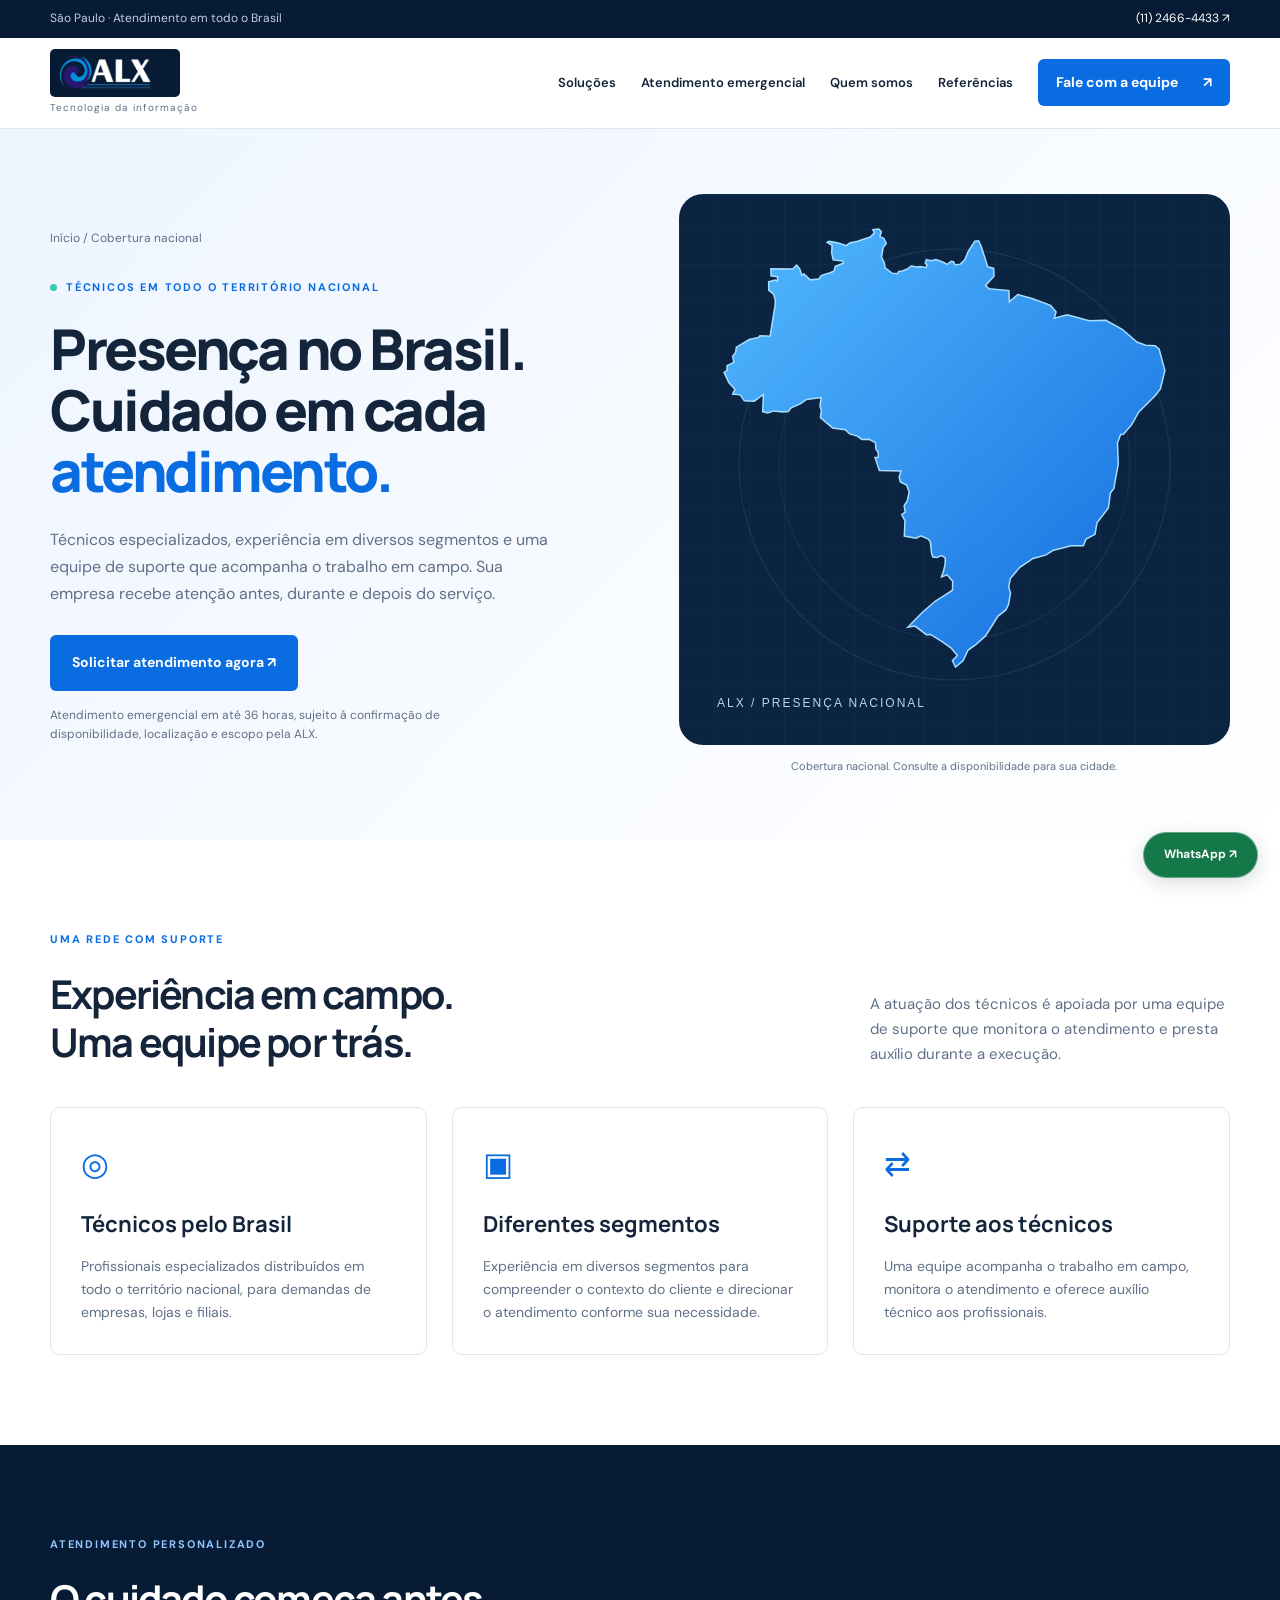
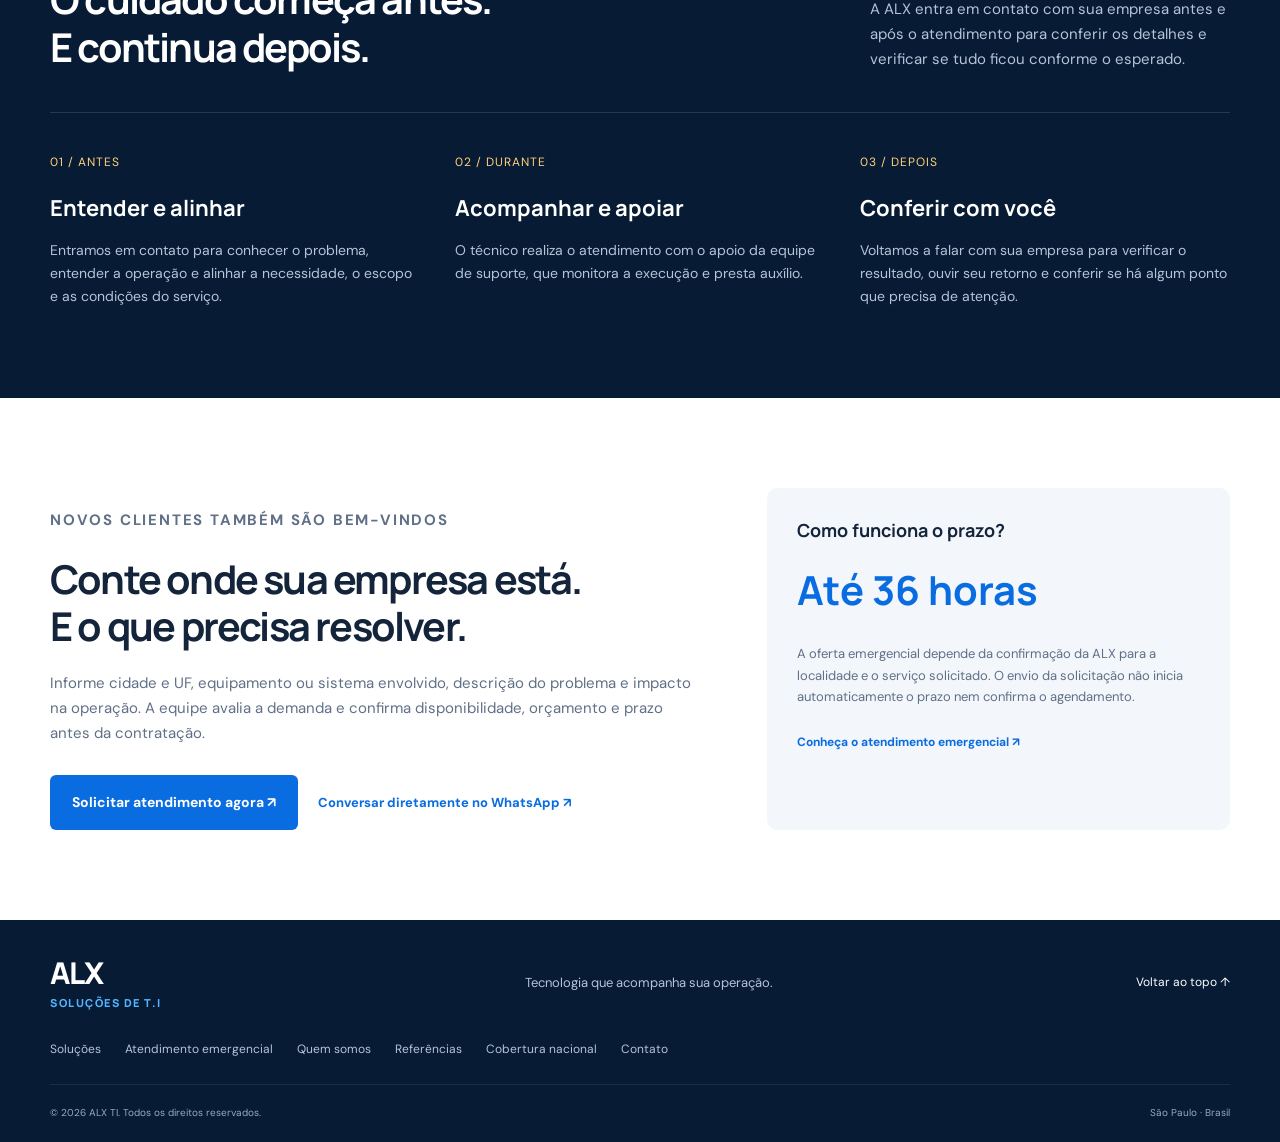
==== commit ec0494a1: "Renomear Quem somos e destacar história, filosofia e contatos da ALX" ====
--- a/cobertura-nacional.html
+++ b/cobertura-nacional.html
@@ -10,12 +10,12 @@
 <body>
 <a class="skip" href="#conteudo">Pular para o conteúdo</a>
 <div class="topline"><div class="wrap"><span>São Paulo · Atendimento em todo o Brasil</span><a href="tel:+551124664433">(11) 2466-4433 ↗</a></div></div>
-<header><div class="wrap navigation"><a class="brand" href="index.html" aria-label="ALX TI — início"><img src="assets/logo.png" alt="ALX TI"><span>Tecnologia da informação</span></a><button class="menu-toggle" aria-label="Abrir menu" aria-expanded="false" aria-controls="menu">☰</button><nav id="menu" aria-label="Principal"><a href="solucoes.html">Soluções</a><a href="emergencial.html">Atendimento emergencial</a><a href="sobre.html">A ALX</a><a href="referencias.html">Referências</a><a class="button small" href="contato.html">Fale com a equipe <span>↗</span></a></nav></div></header>
+<header><div class="wrap navigation"><a class="brand" href="index.html" aria-label="ALX TI — início"><img src="assets/logo.png" alt="ALX TI"><span>Tecnologia da informação</span></a><button class="menu-toggle" aria-label="Abrir menu" aria-expanded="false" aria-controls="menu">☰</button><nav id="menu" aria-label="Principal"><a href="solucoes.html">Soluções</a><a href="emergencial.html">Atendimento emergencial</a><a href="sobre.html">Quem somos</a><a href="referencias.html">Referências</a><a class="button small" href="contato.html">Fale com a equipe <span>↗</span></a></nav></div></header>
 <main id="conteudo"><section class="coverage-hero"><div class="wrap coverage-grid"><div><a class="breadcrumb" href="index.html">Início</a><span class="breadcrumb"> / Cobertura nacional</span><p class="eyebrow"><span class="dot"></span> Técnicos em todo o território nacional</p><h1>Presença no Brasil.<br>Cuidado em cada<br><em>atendimento.</em></h1><p class="lead">Técnicos especializados, experiência em diversos segmentos e uma equipe de suporte que acompanha o trabalho em campo. Sua empresa recebe atenção antes, durante e depois do serviço.</p><button class="button" type="button" data-request="Atendimento emergencial">Solicitar atendimento agora ↗</button><p class="coverage-note">Atendimento emergencial em até 36 horas, sujeito à confirmação de disponibilidade, localização e escopo pela ALX.</p></div><figure class="brazil-map"><img src="assets/brasil.svg" alt="Mapa do Brasil representando a cobertura nacional da ALX"><figcaption>Cobertura nacional. Consulte a disponibilidade para sua cidade.</figcaption></figure></div></section>
 <section class="section"><div class="wrap"><div class="section-heading"><div><p class="eyebrow">Uma rede com suporte</p><h2>Experiência em campo.<br>Uma equipe por trás.</h2></div><p>A atuação dos técnicos é apoiada por uma equipe de suporte que monitora o atendimento e presta auxílio durante a execução.</p></div><div class="coverage-cards"><article><span class="service-icon">◎</span><h3>Técnicos pelo Brasil</h3><p>Profissionais especializados distribuídos em todo o território nacional, para demandas de empresas, lojas e filiais.</p></article><article><span class="service-icon">▣</span><h3>Diferentes segmentos</h3><p>Experiência em diversos segmentos para compreender o contexto do cliente e direcionar o atendimento conforme sua necessidade.</p></article><article><span class="service-icon">⇄</span><h3>Suporte aos técnicos</h3><p>Uma equipe acompanha o trabalho em campo, monitora o atendimento e oferece auxílio técnico aos profissionais.</p></article></div></div></section>
 <section class="personal-care section"><div class="wrap"><p class="eyebrow">Atendimento personalizado</p><div class="section-heading"><h2>O cuidado começa antes.<br>E continua depois.</h2><p>A ALX entra em contato com sua empresa antes e após o atendimento para conferir os detalhes e verificar se tudo ficou conforme o esperado.</p></div><div class="care-timeline"><article><span>01 / Antes</span><h3>Entender e alinhar</h3><p>Entramos em contato para conhecer o problema, entender a operação e alinhar a necessidade, o escopo e as condições do serviço.</p></article><article><span>02 / Durante</span><h3>Acompanhar e apoiar</h3><p>O técnico realiza o atendimento com o apoio da equipe de suporte, que monitora a execução e presta auxílio.</p></article><article><span>03 / Depois</span><h3>Conferir com você</h3><p>Voltamos a falar com sua empresa para verificar o resultado, ouvir seu retorno e conferir se há algum ponto que precisa de atenção.</p></article></div></div></section>
 <section class="section coverage-next"><div class="wrap"><div><p class="eyebrow">Novos clientes também são bem-vindos</p><h2>Conte onde sua empresa está.<br>E o que precisa resolver.</h2><p>Informe cidade e UF, equipamento ou sistema envolvido, descrição do problema e impacto na operação. A equipe avalia a demanda e confirma disponibilidade, orçamento e prazo antes da contratação.</p><div class="coverage-actions"><button class="button" type="button" data-request="Atendimento emergencial">Solicitar atendimento agora ↗</button><a class="text-link" href="https://wa.me/5511957455000?text=Ol%C3%A1%2C%20preciso%20de%20atendimento%20t%C3%A9cnico%20emergencial.%20Gostaria%20de%20confirmar%20a%20disponibilidade%20para%20minha%20cidade." target="_blank" rel="noopener noreferrer">Conversar diretamente no WhatsApp ↗</a></div></div><aside><h3>Como funciona o prazo?</h3><strong>Até 36 horas</strong><p>A oferta emergencial depende da confirmação da ALX para a localidade e o serviço solicitado. O envio da solicitação não inicia automaticamente o prazo nem confirma o agendamento.</p><a href="emergencial.html">Conheça o atendimento emergencial ↗</a></aside></div></section></main>
-<footer><div class="wrap footer-grid"><a class="footer-brand" href="index.html">ALX <span>SOLUÇÕES DE T.I</span></a><p>Tecnologia que acompanha sua operação.</p><a href="#conteudo">Voltar ao topo ↑</a></div><div class="wrap footer-nav"><a href="solucoes.html">Soluções</a><a href="emergencial.html">Atendimento emergencial</a><a href="sobre.html">A ALX</a><a href="referencias.html">Referências</a><a href="cobertura-nacional.html">Cobertura nacional</a><a href="contato.html">Contato</a></div><div class="wrap footer-bottom"><span>© <span id="year">2026</span> ALX TI. Todos os direitos reservados.</span><span>São Paulo · Brasil</span></div></footer>
+<footer><div class="wrap footer-grid"><a class="footer-brand" href="index.html">ALX <span>SOLUÇÕES DE T.I</span></a><p>Tecnologia que acompanha sua operação.</p><a href="#conteudo">Voltar ao topo ↑</a></div><div class="wrap footer-nav"><a href="solucoes.html">Soluções</a><a href="emergencial.html">Atendimento emergencial</a><a href="sobre.html">Quem somos</a><a href="referencias.html">Referências</a><a href="cobertura-nacional.html">Cobertura nacional</a><a href="contato.html">Contato</a></div><div class="wrap footer-bottom"><span>© <span id="year">2026</span> ALX TI. Todos os direitos reservados.</span><span>São Paulo · Brasil</span></div></footer>
 <a class="floating-wa" href="https://wa.me/5511957455000?text=Ol%C3%A1%2C%20gostaria%20de%20conversar%20sobre%20um%20servi%C3%A7o%20de%20TI." target="_blank" rel="noopener noreferrer" aria-label="Conversar com a ALX no WhatsApp">WhatsApp ↗</a>
 <dialog id="request-dialog" aria-labelledby="request-title"><div class="dialog-heading"><div><p class="eyebrow">Atendimento ALX</p><h2 id="request-title">Solicitar atendimento agora</h2></div><button type="button" class="dialog-close" aria-label="Fechar solicitação">×</button></div><p class="dialog-intro">Conte o que precisa. Vamos preparar uma mensagem com suas informações para o WhatsApp da ALX.</p><form id="request-form"><div class="form-row"><label>Nome completo<input name="nome" autocomplete="name" required maxlength="100"></label><label>Empresa <span class="optional">(opcional)</span><input name="empresa" autocomplete="organization" maxlength="120"></label></div><div class="form-row"><label>Cidade<input name="cidade" autocomplete="address-level2" required maxlength="100"></label><label>Estado<select name="estado" autocomplete="address-level1" required><option value="">Selecione a UF</option><option>AC</option><option>AL</option><option>AP</option><option>AM</option><option>BA</option><option>CE</option><option>DF</option><option>ES</option><option>GO</option><option>MA</option><option>MT</option><option>MS</option><option>MG</option><option>PA</option><option>PB</option><option>PR</option><option>PE</option><option>PI</option><option>RJ</option><option>RN</option><option>RS</option><option>RO</option><option>RR</option><option>SC</option><option>SP</option><option>SE</option><option>TO</option></select></label></div><label>Telefone com DDD<input name="telefone" type="tel" autocomplete="tel" inputmode="tel" required minlength="10" maxlength="22" placeholder="(11) 99999-9999"></label><label>Endereço do atendimento<input name="endereco" autocomplete="street-address" required maxlength="250" placeholder="Rua, número, bairro e complemento"></label><label>Tipo de problema<select name="tipo" required><option value="">Selecione</option><option>Atendimento emergencial</option><option>Computador ou notebook</option><option>PDV, impressora ou pin pad</option><option>Rede ou internet</option><option>Instalação de equipamentos</option><option>Manutenção preventiva</option><option>Visitas de rotina</option><option>Outro problema de TI</option></select></label><label>Descrição do problema<textarea name="descricao" rows="3" required maxlength="2000" placeholder="O que aconteceu, equipamentos envolvidos e impacto na operação…"></textarea></label><p class="form-note">Você revisa e confirma o envio no WhatsApp. Estes dados não são armazenados pelo site. Disponibilidade, orçamento e prazo são confirmados pela ALX.</p><button class="button" type="submit">Continuar no WhatsApp ↗</button><p id="request-status" role="status"></p><a id="request-fallback" hidden target="_blank" rel="noopener noreferrer">Abrir mensagem no WhatsApp ↗</a></form></dialog>
 </body></html>
--- a/styles.css
+++ b/styles.css
@@ -17,3 +17,8 @@
 @media(max-width:760px){.service-photo{width:calc(100% + 36px);margin:-23px -18px 22px;height:145px}.services article:has(.service-photo) .service-number{top:158px}.maintenance-grid{grid-template-columns:1fr}.maintenance-grid img,.routine-art{height:210px}dialog{padding:22px;max-height:92dvh}.dialog-heading h2{font-size:24px}.dialog-close{width:32px;height:32px}.dialog-intro{font-size:12px}.dialog-open .floating-wa{display:none}}
 @media(max-width:380px){.services{grid-template-columns:1fr}.services article{border-right:0!important;border-bottom:1px solid var(--line)}}
 @media(max-width:760px){#request-form .form-row{grid-template-columns:1fr;gap:0}#request-form input,#request-form select,#request-form textarea{font-size:16px}}
+.hero-slide{position:absolute;inset:0;opacity:0;transition:opacity .8s ease;width:100%;height:100%;object-fit:cover}.hero-slide.active{opacity:1}.hero-slideshow .visual-overlay{pointer-events:none;background:linear-gradient(180deg,#071b3520 20%,#071b3560 42%,#071b35ed 100%)}.hero-slideshow .visual-caption{bottom:90px}.slideshow-controls{position:absolute;top:20px;left:22px;right:22px;display:flex;justify-content:space-between;align-items:center;gap:15px;z-index:2}.slide-dots{display:flex;gap:6px}.slide-dot{border:0;background:#ffffff55;width:25px;height:7px;border-radius:5px;padding:0;cursor:pointer;position:relative}.slide-dot:before{content:'';position:absolute;inset:-12px 0}.slide-dot[aria-pressed=true]{background:#fff}#slide-pause{background:#071b3590;border:1px solid #ffffff40;color:#fff;padding:6px 10px;border-radius:5px;font-size:10px;cursor:pointer;min-height:32px}.hero-slideshow .network-label{font-size:12px;color:#e3eeff}.hero-slideshow .visual-caption h2{font-size:30px}.hero-slideshow .visual-caption .eyebrow{color:#d4e9ff;text-shadow:0 1px 5px #071b35}
+@media(max-width:760px){.hero-slideshow .visual-caption h2{font-size:26px}.slideshow-controls{top:17px}.hero-slideshow .visual-caption{bottom:82px}}
+.heritage-card{position:relative;height:520px;border-radius:12px;overflow:hidden;background:var(--navy);color:#fff}.heritage-card>img{height:100%;width:100%;object-fit:cover;object-position:35% center}.heritage-shade{position:absolute;inset:0;background:linear-gradient(180deg,#071b3550,#071b3570 30%,#071b35f5 100%)}.heritage-top{position:absolute;top:25px;left:28px;right:28px;display:flex;justify-content:space-between;gap:15px;font-size:10px;letter-spacing:1px;text-transform:uppercase;color:#d1e5ff}.heritage-copy{position:absolute;left:30px;right:30px;bottom:60px}.heritage-copy>p{text-transform:uppercase;letter-spacing:3px;font-size:12px;color:#aed3ff}.heritage-copy>strong{display:block;font:800 92px/1.1 Manrope,sans-serif;letter-spacing:-5px;color:#fff;margin:5px 0 24px}.heritage-copy h3{font-size:25px;line-height:1.4;letter-spacing:-.6px}.heritage-copy>span{display:block;color:#bed0e5;font-size:12px;max-width:300px;margin-top:20px}.heritage-caption{position:absolute;bottom:23px;left:30px;right:30px;font-size:10px;color:#9ab4d2;border-top:1px solid #ffffff20;padding-top:12px}.company-location{background:var(--soft)}.company-contact-grid{display:grid;grid-template-columns:1fr 1fr 1.2fr;gap:22px}.company-contact-grid>article{background:#fff;border:1px solid var(--line);padding:28px;border-radius:10px}.company-contact-grid .eyebrow{font-size:10px;margin-bottom:20px;letter-spacing:1.3px}.company-contact-grid h3{font-size:23px;letter-spacing:-.5px}.company-address address{font-size:16px;line-height:1.9;color:var(--ink);margin:18px 0 25px}.company-contact-grid .contact-links{margin-top:0}.company-contact-grid .contact-links strong{font-size:17px}.company-partnership>p:not(.eyebrow){font-size:14px;color:var(--muted);margin:18px 0}.company-partnership .text-link{display:block;margin-bottom:25px}.company-partnership .button{font-size:12px;padding:13px 16px}.company-contact-grid a:hover{color:var(--blue)}
+@media(max-width:1000px){.company-contact-grid{grid-template-columns:1fr 1fr}.company-partnership{grid-column:1/-1}.heritage-card{height:530px}.heritage-copy h3{font-size:23px}}
+@media(max-width:760px){.heritage-card{height:480px}.heritage-copy>strong{font-size:80px}.heritage-copy h3{font-size:24px}.heritage-top{left:22px;right:22px;font-size:9px}.heritage-copy{left:24px;right:24px}.heritage-caption{left:24px;right:24px}.company-contact-grid{grid-template-columns:1fr}.company-partnership{grid-column:auto}.company-contact-grid>article{padding:25px}}
